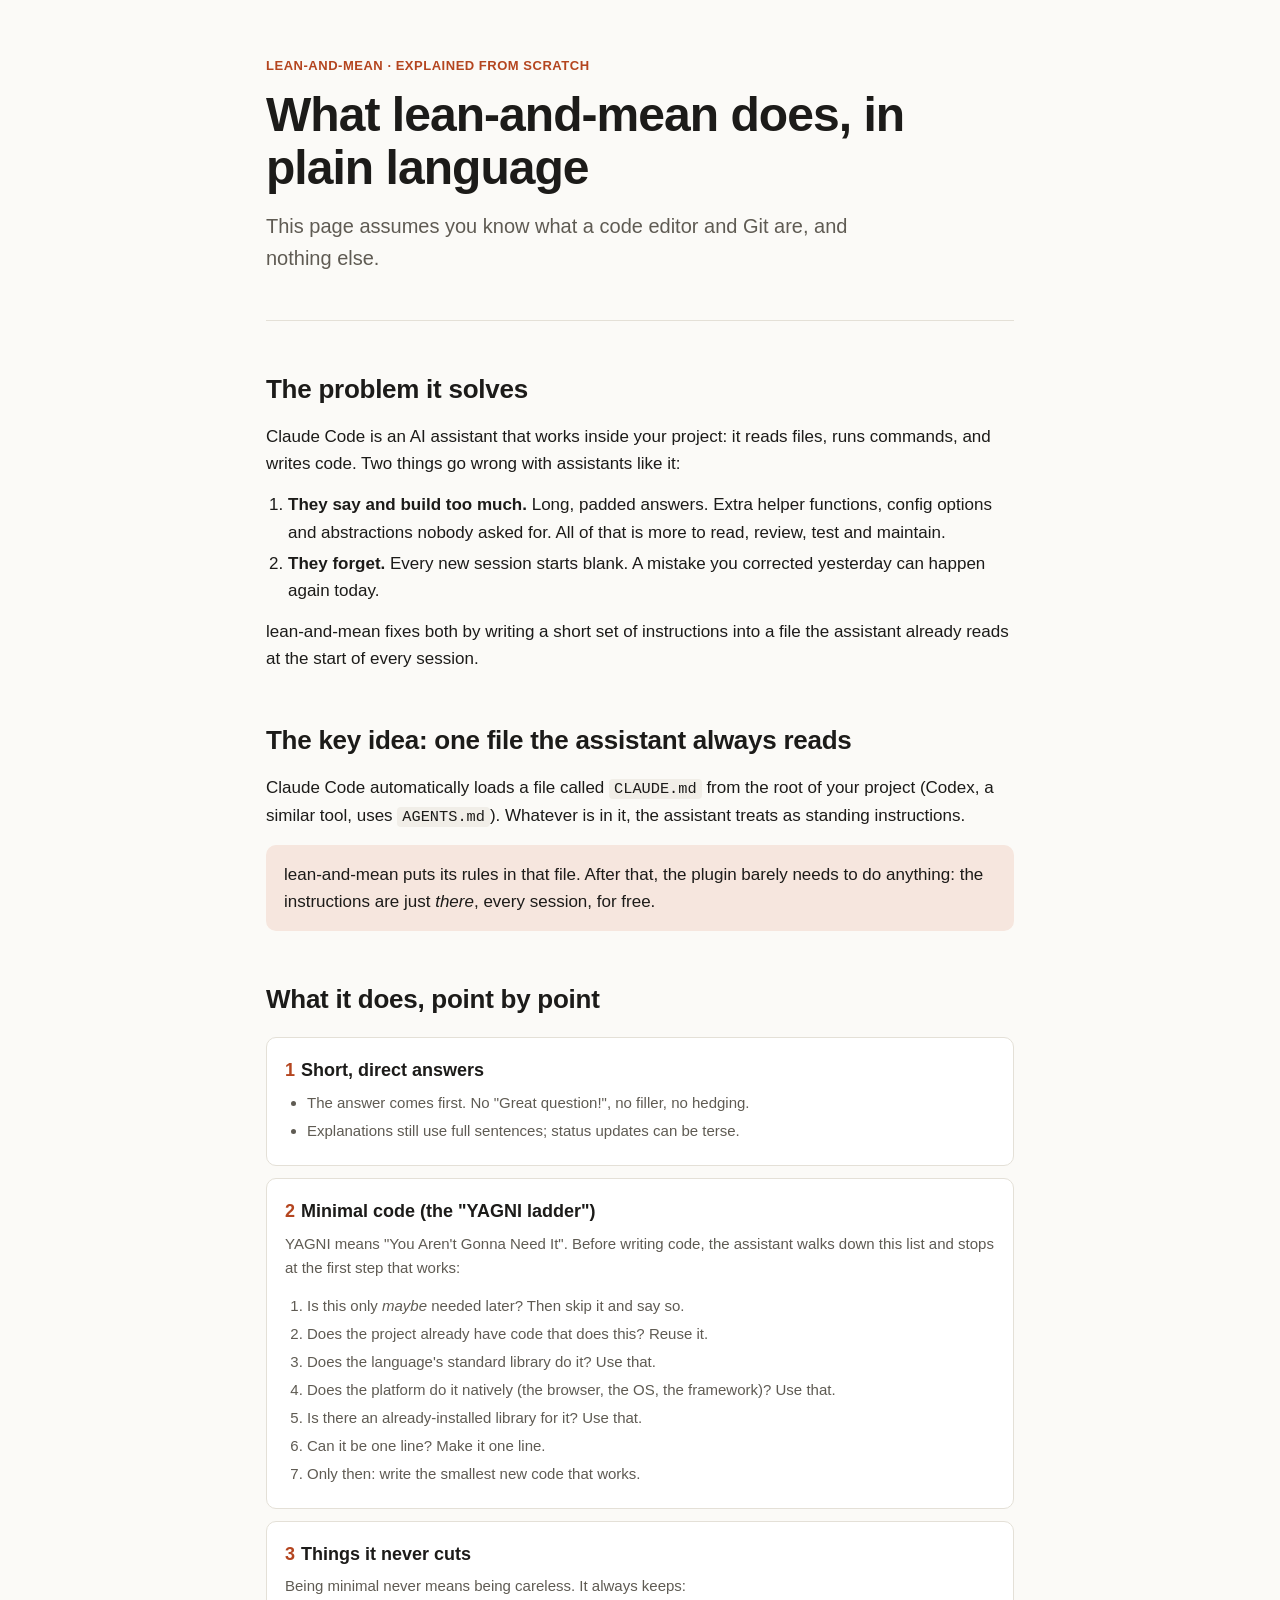
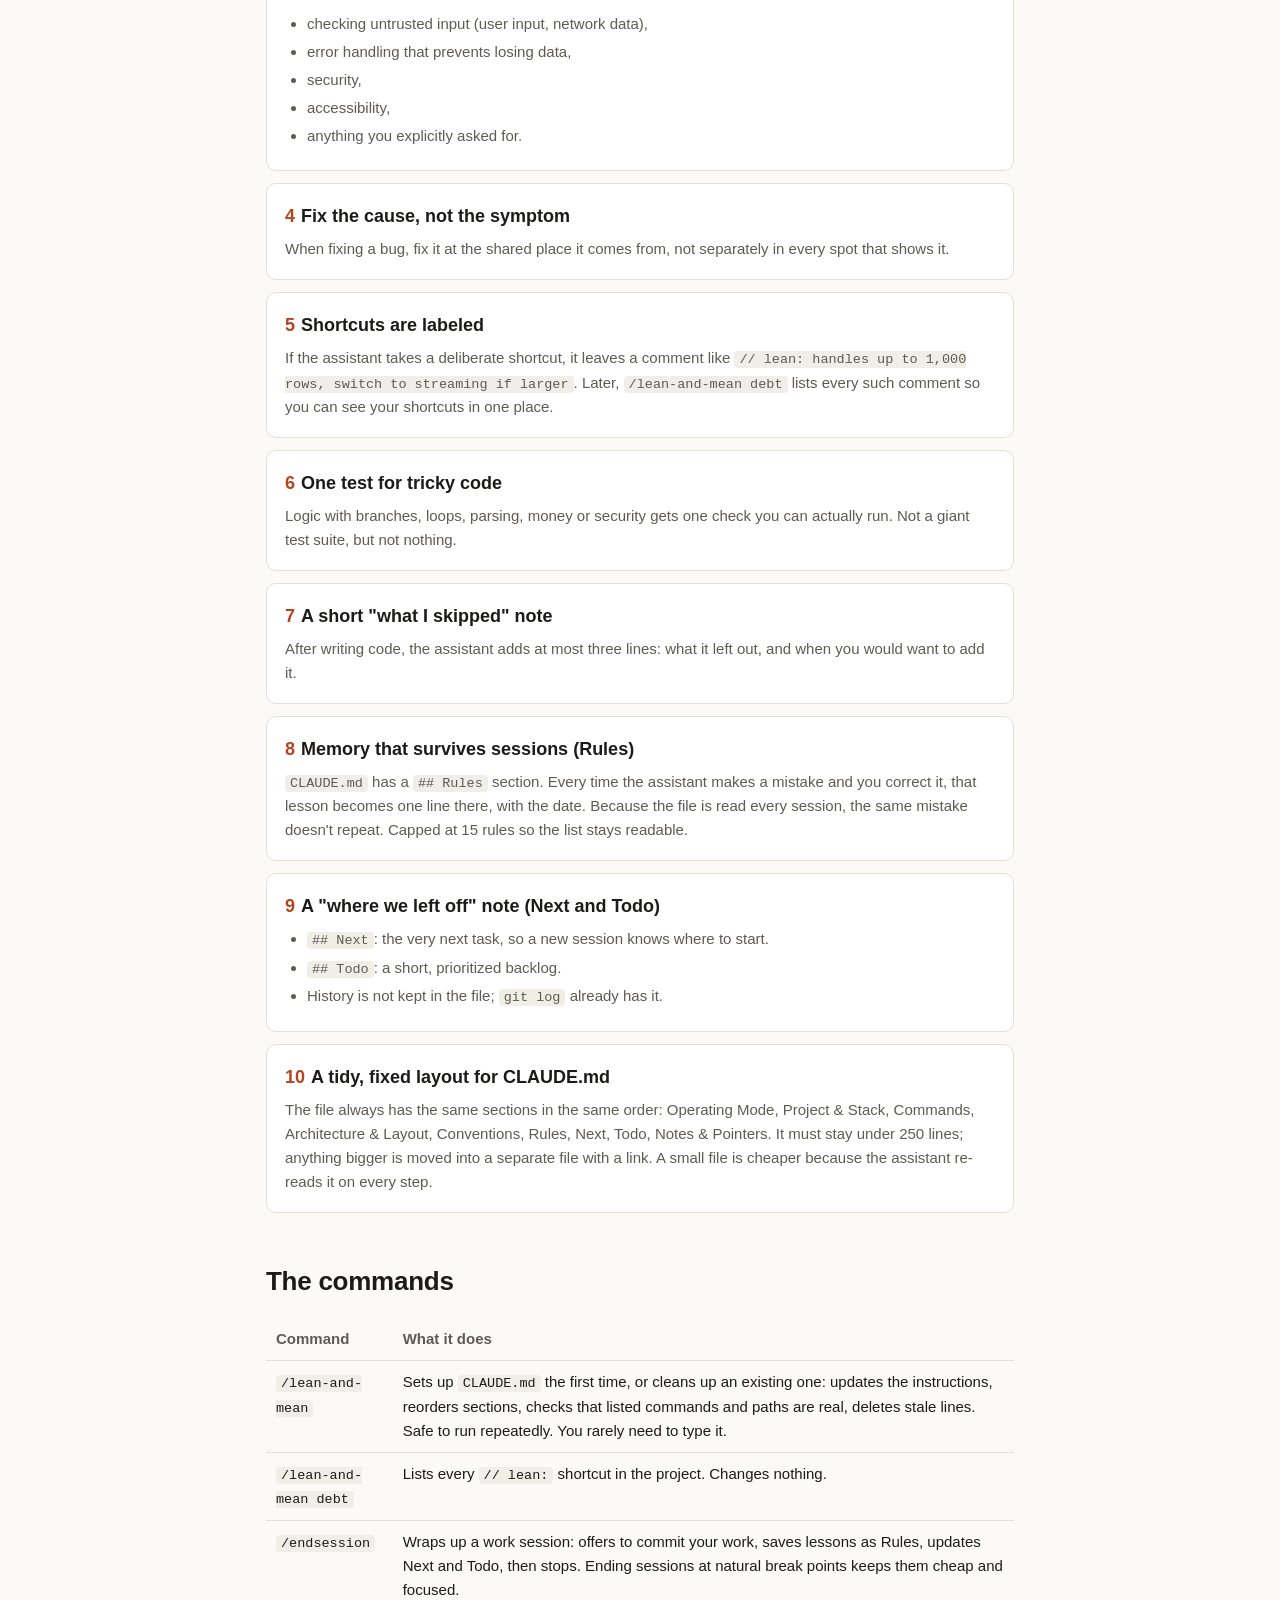
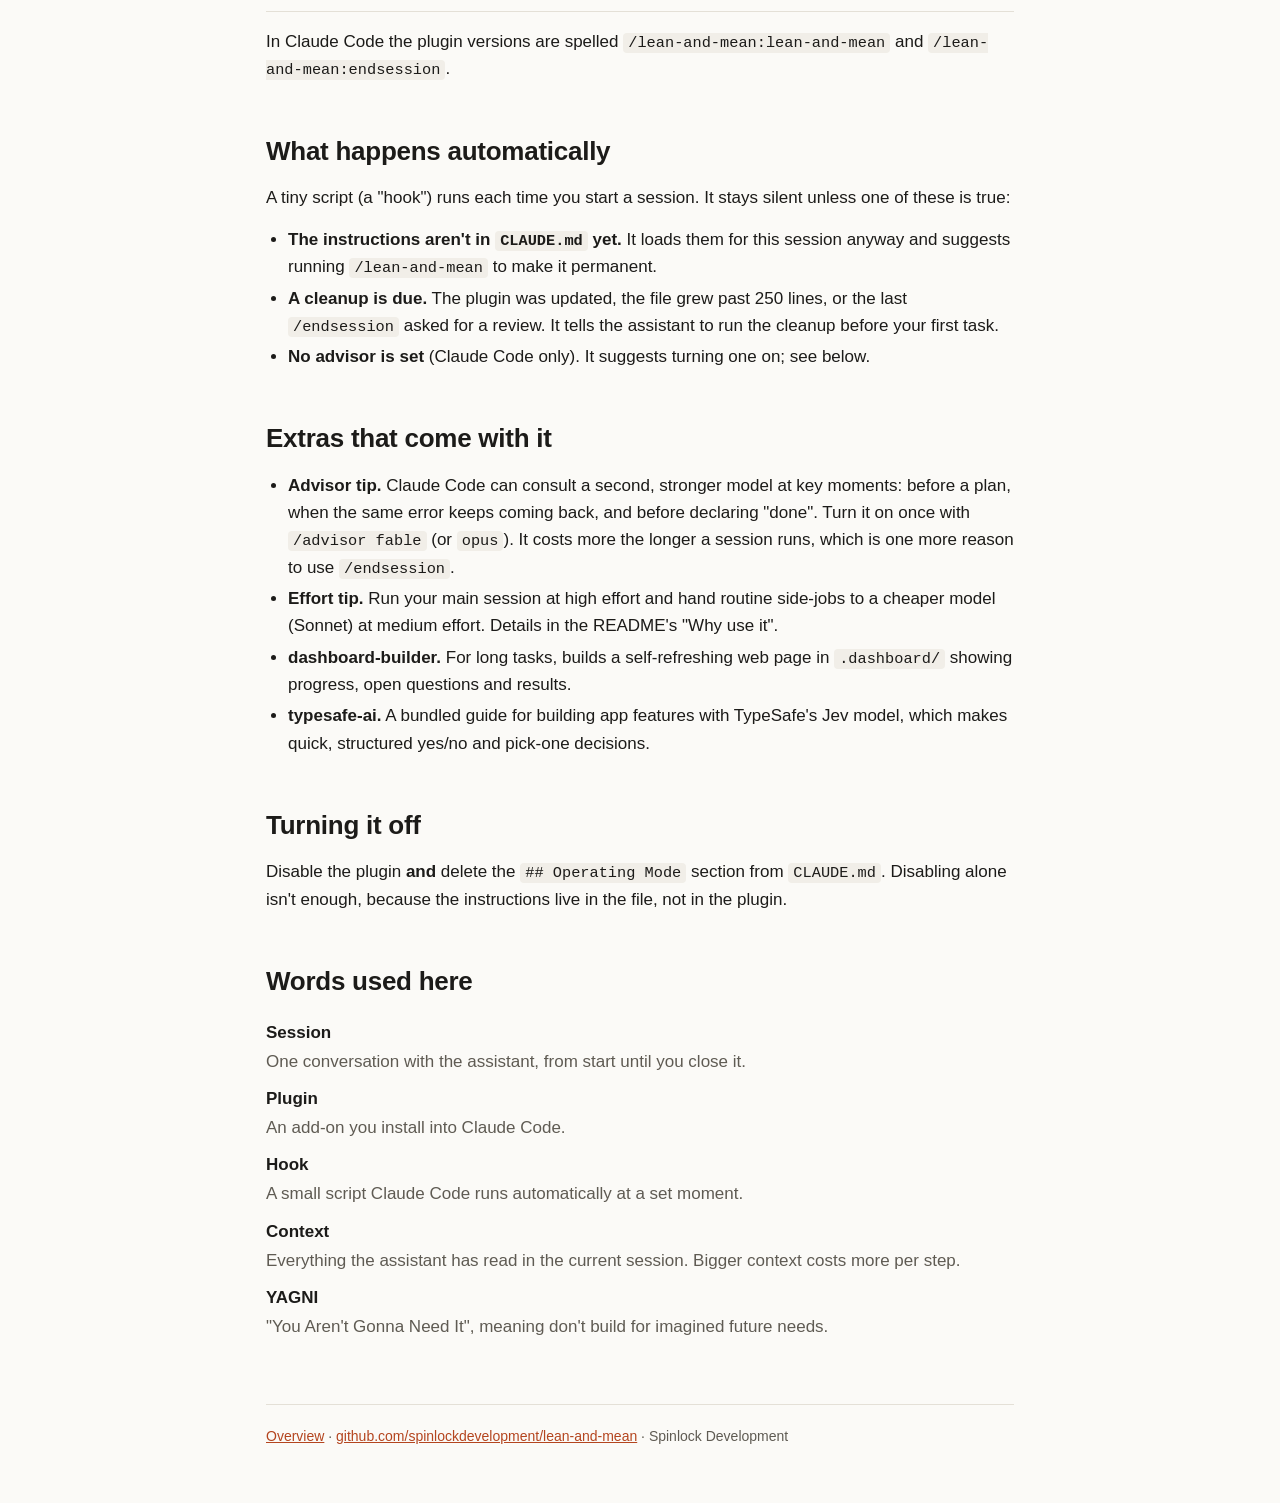
==== docs/explained.html @ d356f355 "Publish the explainer as a Pages page and link it from the README docs/explained.html carries the sa" ====
<!doctype html>
<html lang="en">
<head>
<meta charset="utf-8">
<meta name="viewport" content="width=device-width, initial-scale=1">
<title>lean-and-mean explained</title>
<meta name="description" content="A plain-language walkthrough of everything the lean-and-mean plugin does, for readers new to Claude Code.">
<style>
:root {
  --bg: #fbfaf7; --fg: #1c1b19; --muted: #5f5b53; --line: #e4e0d7;
  --card: #ffffff; --accent: #b4451f; --accent-soft: #f6e6de; --code: #f1eee8;
}
@media (prefers-color-scheme: dark) {
  :root:not([data-theme="light"]) {
    --bg: #171614; --fg: #ece8e1; --muted: #a39d92; --line: #2e2b27;
    --card: #1f1d1a; --accent: #e8784f; --accent-soft: #3a241b; --code: #25221e;
  }
}
:root[data-theme="dark"] {
  --bg: #171614; --fg: #ece8e1; --muted: #a39d92; --line: #2e2b27;
  --card: #1f1d1a; --accent: #e8784f; --accent-soft: #3a241b; --code: #25221e;
}
* { box-sizing: border-box; }
body {
  margin: 0; background: var(--bg); color: var(--fg);
  font: 17px/1.6 -apple-system, BlinkMacSystemFont, "Segoe UI", Roboto, Helvetica, Arial, sans-serif;
}
main { max-width: 780px; margin: 0 auto; padding: 0 16px 64px; }
header { padding: 56px 0 32px; border-bottom: 1px solid var(--line); }
.eyebrow { color: var(--accent); font-weight: 600; letter-spacing: .04em; text-transform: uppercase; font-size: 13px; }
.eyebrow a { text-decoration: none; }
h1 { font-size: clamp(32px, 6vw, 48px); line-height: 1.1; margin: 12px 0 16px; letter-spacing: -0.02em; }
h2 { font-size: 26px; margin: 48px 0 12px; letter-spacing: -0.01em; }
h3 { font-size: 18px; margin: 0 0 6px; }
p { margin: 0 0 14px; }
.lede { font-size: 20px; color: var(--muted); max-width: 640px; }
a { color: var(--accent); }
.steps { display: grid; gap: 12px; margin-top: 16px; }
.card { background: var(--card); border: 1px solid var(--line); border-radius: 10px; padding: 18px; }
.card p, .card li { color: var(--muted); font-size: 15px; }
.card p:last-child, .card ul:last-child, .card ol:last-child { margin-bottom: 0; }
.card h3 .n { color: var(--accent); margin-right: 6px; }
.callout { background: var(--accent-soft); border-radius: 10px; padding: 16px 18px; margin: 16px 0; }
.table-wrap { overflow-x: auto; margin: 16px 0; }
table { width: 100%; border-collapse: collapse; font-size: 15px; }
th, td { text-align: left; padding: 9px 10px; border-bottom: 1px solid var(--line); vertical-align: top; }
th { color: var(--muted); font-weight: 600; }
code { background: var(--code); padding: 1px 5px; border-radius: 4px; font-size: .9em; font-family: ui-monospace, SFMono-Regular, Menlo, Consolas, monospace; overflow-wrap: anywhere; }
dl { margin: 16px 0; } dt { font-weight: 600; margin-top: 10px; } dd { margin: 2px 0 0; color: var(--muted); }
ul, ol { padding-left: 22px; margin: 0 0 14px; } li { margin: 4px 0; }
footer { margin-top: 64px; padding-top: 20px; border-top: 1px solid var(--line); color: var(--muted); font-size: 14px; }
:focus-visible { outline: 2px solid var(--accent); outline-offset: 2px; }
</style>
</head>
<body>
<main>

<header>
  <div class="eyebrow"><a href="./">lean-and-mean</a> · explained from scratch</div>
  <h1>What lean-and-mean does, in plain language</h1>
  <p class="lede">This page assumes you know what a code editor and Git are, and nothing else.</p>
</header>

<h2>The problem it solves</h2>
<p>Claude Code is an AI assistant that works inside your project: it reads files, runs commands, and writes code. Two things go wrong with assistants like it:</p>
<ol>
  <li><strong>They say and build too much.</strong> Long, padded answers. Extra helper functions, config options and abstractions nobody asked for. All of that is more to read, review, test and maintain.</li>
  <li><strong>They forget.</strong> Every new session starts blank. A mistake you corrected yesterday can happen again today.</li>
</ol>
<p>lean-and-mean fixes both by writing a short set of instructions into a file the assistant already reads at the start of every session.</p>

<h2>The key idea: one file the assistant always reads</h2>
<p>Claude Code automatically loads a file called <code>CLAUDE.md</code> from the root of your project (Codex, a similar tool, uses <code>AGENTS.md</code>). Whatever is in it, the assistant treats as standing instructions.</p>
<div class="callout">lean-and-mean puts its rules in that file. After that, the plugin barely needs to do anything: the instructions are just <em>there</em>, every session, for free.</div>

<h2>What it does, point by point</h2>
<div class="steps">
  <div class="card">
    <h3><span class="n">1</span>Short, direct answers</h3>
    <ul>
      <li>The answer comes first. No "Great question!", no filler, no hedging.</li>
      <li>Explanations still use full sentences; status updates can be terse.</li>
    </ul>
  </div>
  <div class="card">
    <h3><span class="n">2</span>Minimal code (the "YAGNI ladder")</h3>
    <p>YAGNI means "You Aren't Gonna Need It". Before writing code, the assistant walks down this list and stops at the first step that works:</p>
    <ol>
      <li>Is this only <em>maybe</em> needed later? Then skip it and say so.</li>
      <li>Does the project already have code that does this? Reuse it.</li>
      <li>Does the language's standard library do it? Use that.</li>
      <li>Does the platform do it natively (the browser, the OS, the framework)? Use that.</li>
      <li>Is there an already-installed library for it? Use that.</li>
      <li>Can it be one line? Make it one line.</li>
      <li>Only then: write the smallest new code that works.</li>
    </ol>
  </div>
  <div class="card">
    <h3><span class="n">3</span>Things it never cuts</h3>
    <p>Being minimal never means being careless. It always keeps:</p>
    <ul>
      <li>checking untrusted input (user input, network data),</li>
      <li>error handling that prevents losing data,</li>
      <li>security,</li>
      <li>accessibility,</li>
      <li>anything you explicitly asked for.</li>
    </ul>
  </div>
  <div class="card">
    <h3><span class="n">4</span>Fix the cause, not the symptom</h3>
    <p>When fixing a bug, fix it at the shared place it comes from, not separately in every spot that shows it.</p>
  </div>
  <div class="card">
    <h3><span class="n">5</span>Shortcuts are labeled</h3>
    <p>If the assistant takes a deliberate shortcut, it leaves a comment like <code>// lean: handles up to 1,000 rows, switch to streaming if larger</code>. Later, <code>/lean-and-mean debt</code> lists every such comment so you can see your shortcuts in one place.</p>
  </div>
  <div class="card">
    <h3><span class="n">6</span>One test for tricky code</h3>
    <p>Logic with branches, loops, parsing, money or security gets one check you can actually run. Not a giant test suite, but not nothing.</p>
  </div>
  <div class="card">
    <h3><span class="n">7</span>A short "what I skipped" note</h3>
    <p>After writing code, the assistant adds at most three lines: what it left out, and when you would want to add it.</p>
  </div>
  <div class="card">
    <h3><span class="n">8</span>Memory that survives sessions (Rules)</h3>
    <p><code>CLAUDE.md</code> has a <code>## Rules</code> section. Every time the assistant makes a mistake and you correct it, that lesson becomes one line there, with the date. Because the file is read every session, the same mistake doesn't repeat. Capped at 15 rules so the list stays readable.</p>
  </div>
  <div class="card">
    <h3><span class="n">9</span>A "where we left off" note (Next and Todo)</h3>
    <ul>
      <li><code>## Next</code>: the very next task, so a new session knows where to start.</li>
      <li><code>## Todo</code>: a short, prioritized backlog.</li>
      <li>History is not kept in the file; <code>git log</code> already has it.</li>
    </ul>
  </div>
  <div class="card">
    <h3><span class="n">10</span>A tidy, fixed layout for CLAUDE.md</h3>
    <p>The file always has the same sections in the same order: Operating Mode, Project &amp; Stack, Commands, Architecture &amp; Layout, Conventions, Rules, Next, Todo, Notes &amp; Pointers. It must stay under 250 lines; anything bigger is moved into a separate file with a link. A small file is cheaper because the assistant re-reads it on every step.</p>
  </div>
</div>

<h2>The commands</h2>
<div class="table-wrap">
<table>
  <tr><th>Command</th><th>What it does</th></tr>
  <tr><td><code>/lean-and-mean</code></td><td>Sets up <code>CLAUDE.md</code> the first time, or cleans up an existing one: updates the instructions, reorders sections, checks that listed commands and paths are real, deletes stale lines. Safe to run repeatedly. You rarely need to type it.</td></tr>
  <tr><td><code>/lean-and-mean debt</code></td><td>Lists every <code>// lean:</code> shortcut in the project. Changes nothing.</td></tr>
  <tr><td><code>/endsession</code></td><td>Wraps up a work session: offers to commit your work, saves lessons as Rules, updates Next and Todo, then stops. Ending sessions at natural break points keeps them cheap and focused.</td></tr>
</table>
</div>
<p>In Claude Code the plugin versions are spelled <code>/lean-and-mean:lean-and-mean</code> and <code>/lean-and-mean:endsession</code>.</p>

<h2>What happens automatically</h2>
<p>A tiny script (a "hook") runs each time you start a session. It stays silent unless one of these is true:</p>
<ul>
  <li><strong>The instructions aren't in <code>CLAUDE.md</code> yet.</strong> It loads them for this session anyway and suggests running <code>/lean-and-mean</code> to make it permanent.</li>
  <li><strong>A cleanup is due.</strong> The plugin was updated, the file grew past 250 lines, or the last <code>/endsession</code> asked for a review. It tells the assistant to run the cleanup before your first task.</li>
  <li><strong>No advisor is set</strong> (Claude Code only). It suggests turning one on; see below.</li>
</ul>

<h2>Extras that come with it</h2>
<ul>
  <li><strong>Advisor tip.</strong> Claude Code can consult a second, stronger model at key moments: before a plan, when the same error keeps coming back, and before declaring "done". Turn it on once with <code>/advisor fable</code> (or <code>opus</code>). It costs more the longer a session runs, which is one more reason to use <code>/endsession</code>.</li>
  <li><strong>Effort tip.</strong> Run your main session at high effort and hand routine side-jobs to a cheaper model (Sonnet) at medium effort. Details in the README's "Why use it".</li>
  <li><strong>dashboard-builder.</strong> For long tasks, builds a self-refreshing web page in <code>.dashboard/</code> showing progress, open questions and results.</li>
  <li><strong>typesafe-ai.</strong> A bundled guide for building app features with TypeSafe's Jev model, which makes quick, structured yes/no and pick-one decisions.</li>
</ul>

<h2>Turning it off</h2>
<p>Disable the plugin <strong>and</strong> delete the <code>## Operating Mode</code> section from <code>CLAUDE.md</code>. Disabling alone isn't enough, because the instructions live in the file, not in the plugin.</p>

<h2>Words used here</h2>
<dl>
  <dt>Session</dt><dd>One conversation with the assistant, from start until you close it.</dd>
  <dt>Plugin</dt><dd>An add-on you install into Claude Code.</dd>
  <dt>Hook</dt><dd>A small script Claude Code runs automatically at a set moment.</dd>
  <dt>Context</dt><dd>Everything the assistant has read in the current session. Bigger context costs more per step.</dd>
  <dt>YAGNI</dt><dd>"You Aren't Gonna Need It", meaning don't build for imagined future needs.</dd>
</dl>

<footer>
  <a href="./">Overview</a> · <a href="https://github.com/spinlockdevelopment/lean-and-mean">github.com/spinlockdevelopment/lean-and-mean</a> · Spinlock Development
</footer>

</main>
</body>
</html>
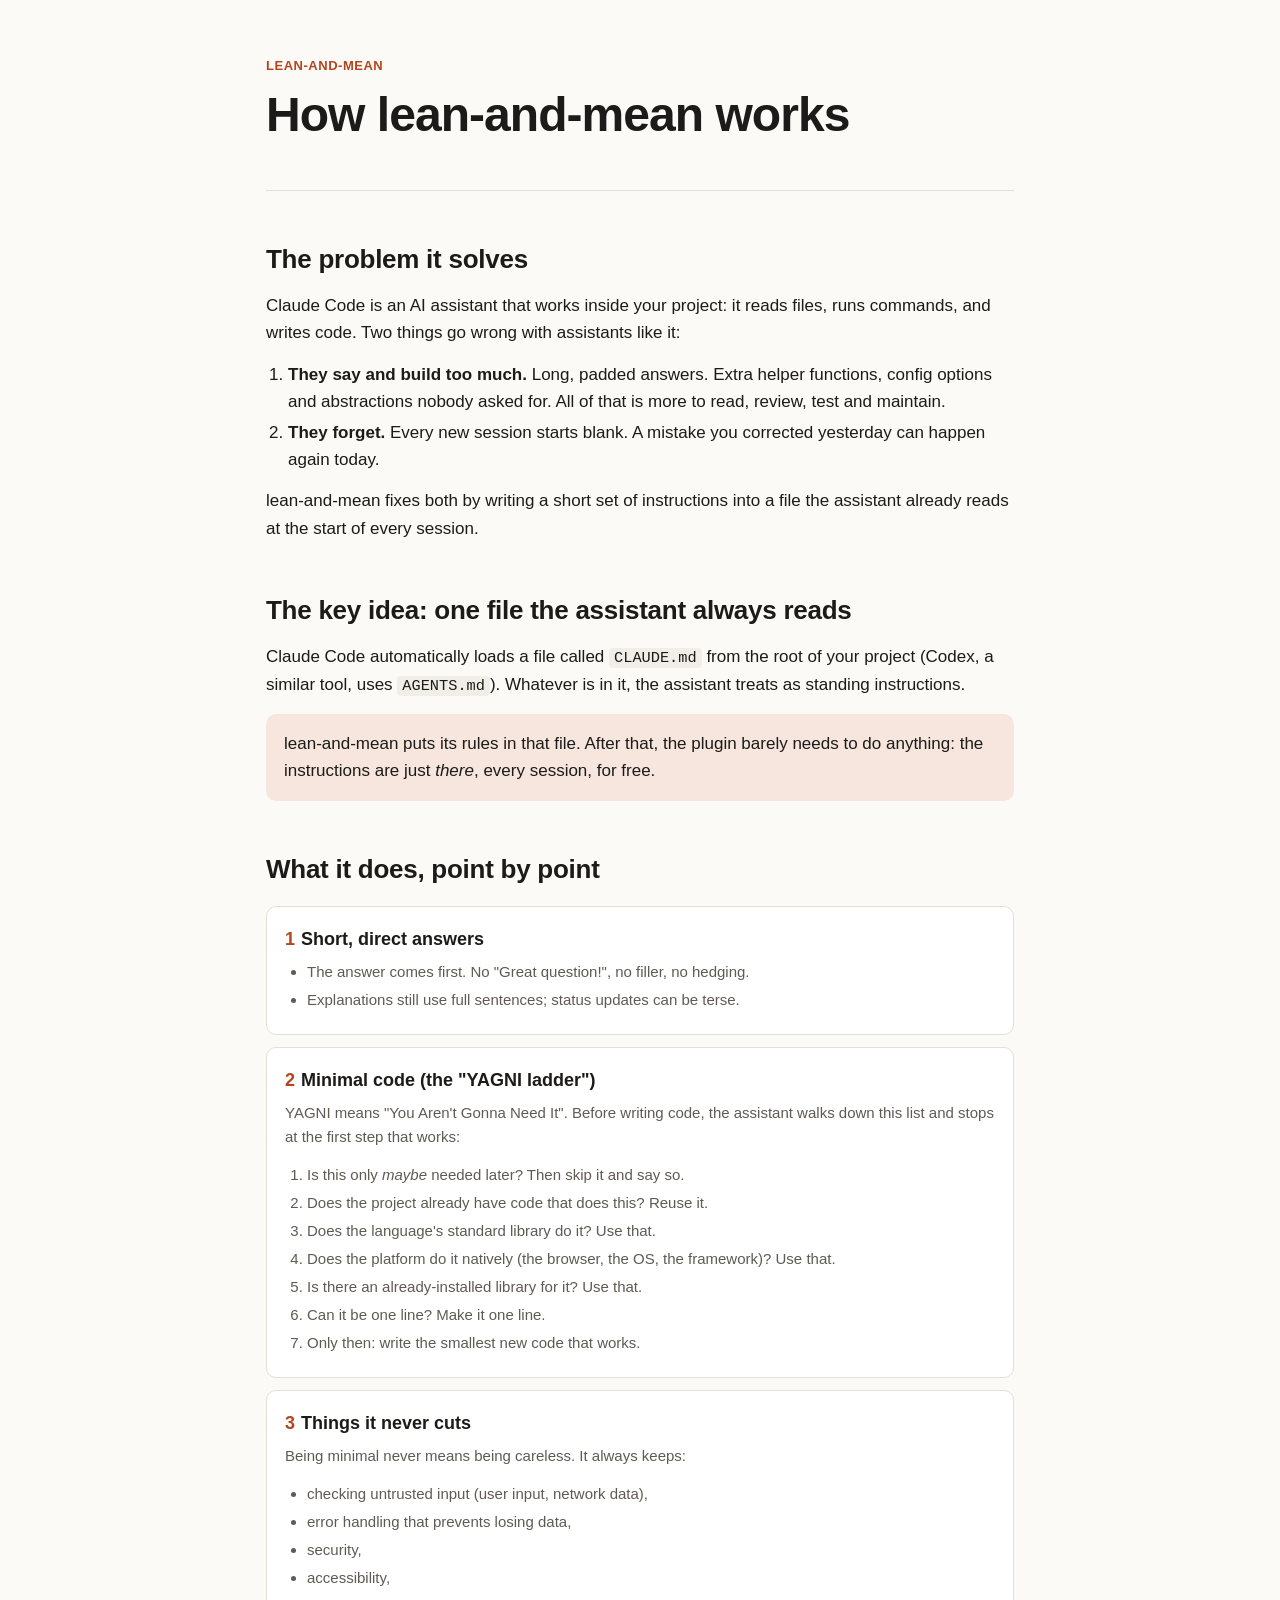
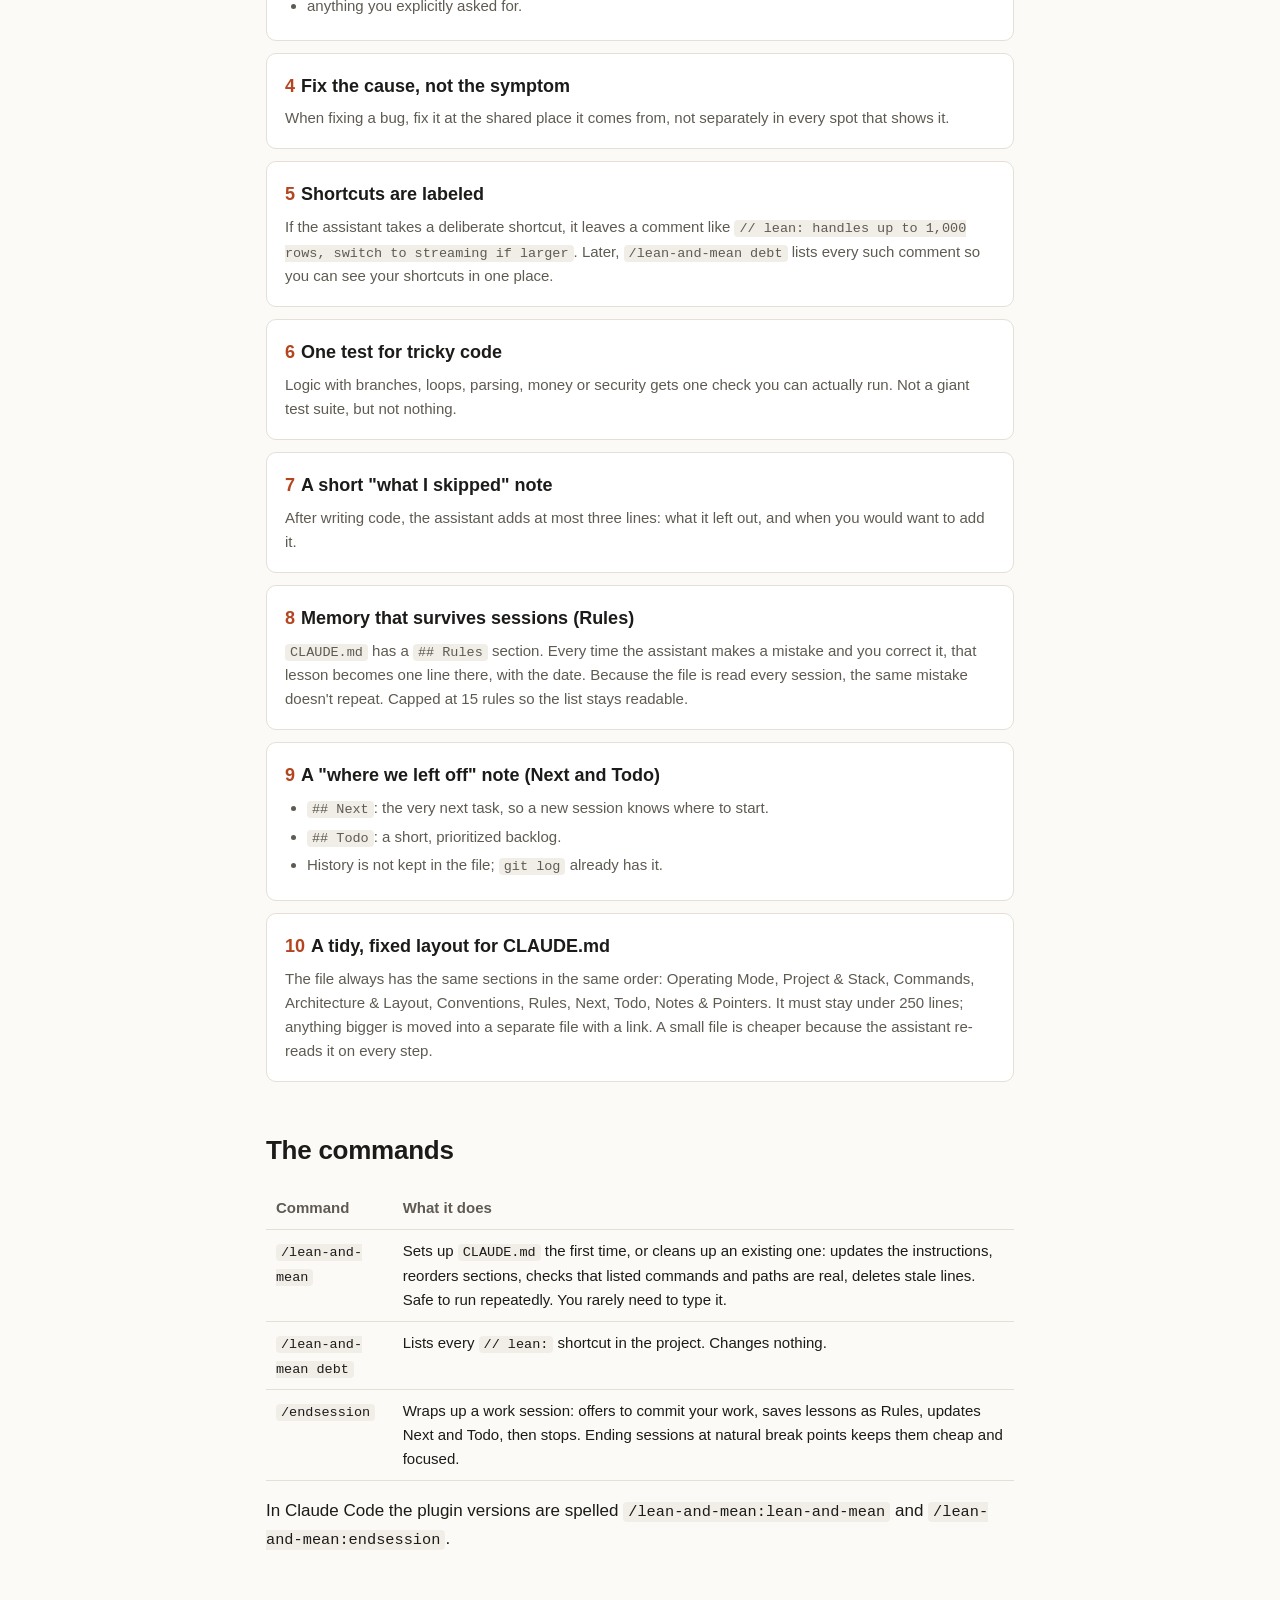
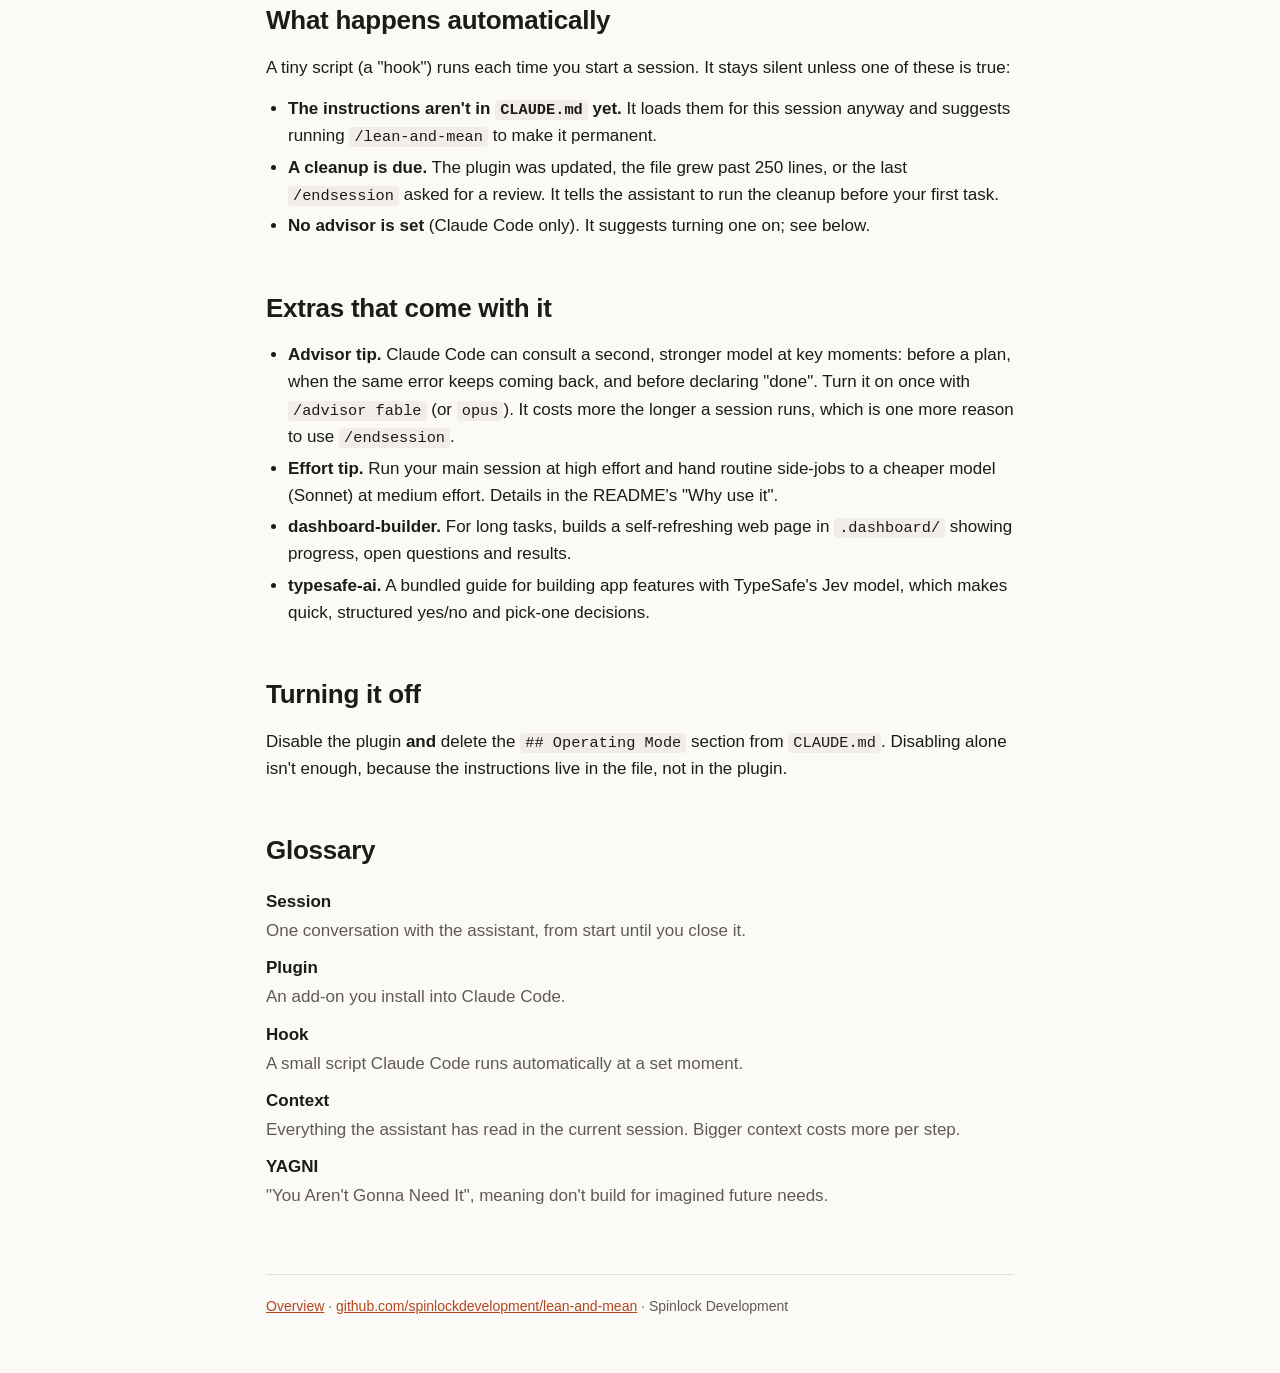
==== commit 0b66bec4: "Release 3.3.0: forbid meta commentary in prose The Operating Mode block gains one line: never state " ====
--- a/docs/explained.html
+++ b/docs/explained.html
@@ -3,8 +3,8 @@
 <head>
 <meta charset="utf-8">
 <meta name="viewport" content="width=device-width, initial-scale=1">
-<title>lean-and-mean explained</title>
-<meta name="description" content="A plain-language walkthrough of everything the lean-and-mean plugin does, for readers new to Claude Code.">
+<title>How lean-and-mean works</title>
+<meta name="description" content="Everything the lean-and-mean plugin does: concise answers, minimal code, Rules that persist across sessions, and the commands and hook behind them.">
 <style>
 :root {
   --bg: #fbfaf7; --fg: #1c1b19; --muted: #5f5b53; --line: #e4e0d7;
@@ -56,9 +56,8 @@
 <main>
 
 <header>
-  <div class="eyebrow"><a href="./">lean-and-mean</a> · explained from scratch</div>
-  <h1>What lean-and-mean does, in plain language</h1>
-  <p class="lede">This page assumes you know what a code editor and Git are, and nothing else.</p>
+  <div class="eyebrow"><a href="./">lean-and-mean</a></div>
+  <h1>How lean-and-mean works</h1>
 </header>
 
 <h2>The problem it solves</h2>
@@ -170,7 +169,7 @@
 <h2>Turning it off</h2>
 <p>Disable the plugin <strong>and</strong> delete the <code>## Operating Mode</code> section from <code>CLAUDE.md</code>. Disabling alone isn't enough, because the instructions live in the file, not in the plugin.</p>
 
-<h2>Words used here</h2>
+<h2>Glossary</h2>
 <dl>
   <dt>Session</dt><dd>One conversation with the assistant, from start until you close it.</dd>
   <dt>Plugin</dt><dd>An add-on you install into Claude Code.</dd>
